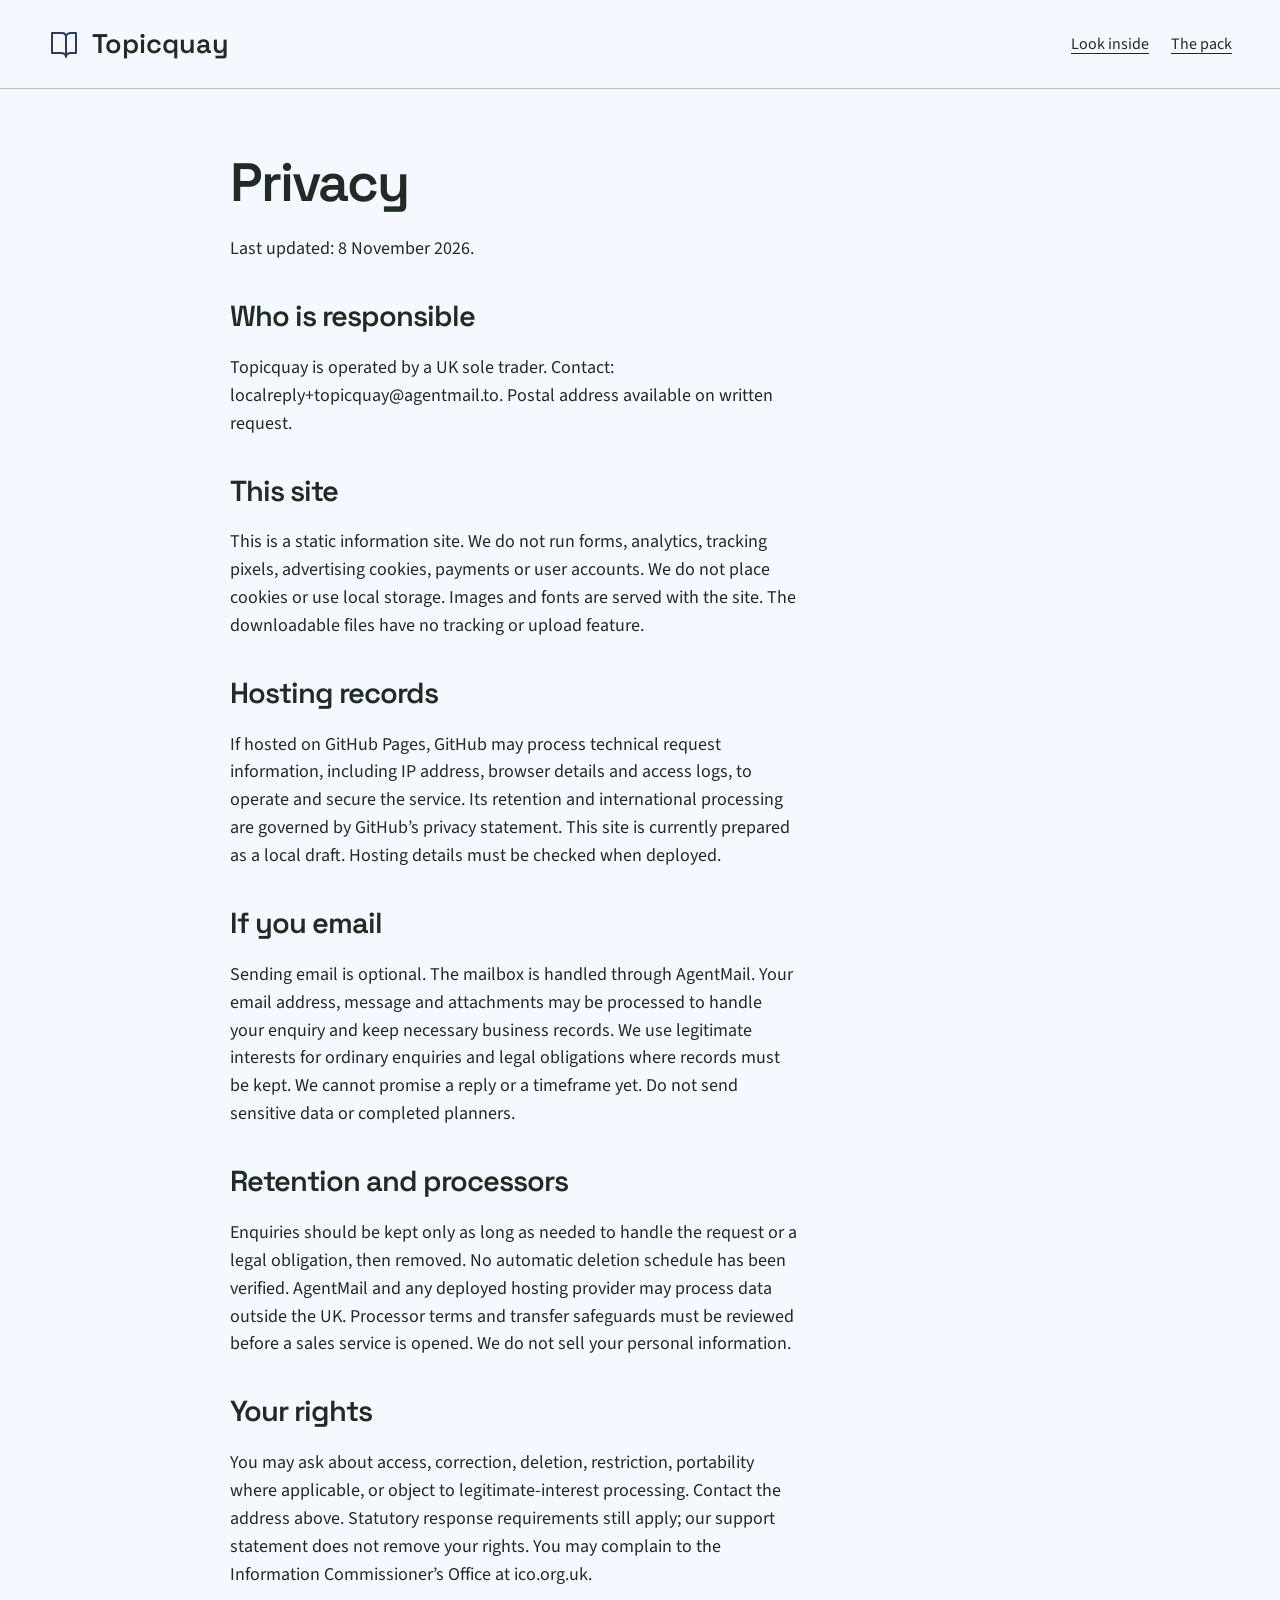
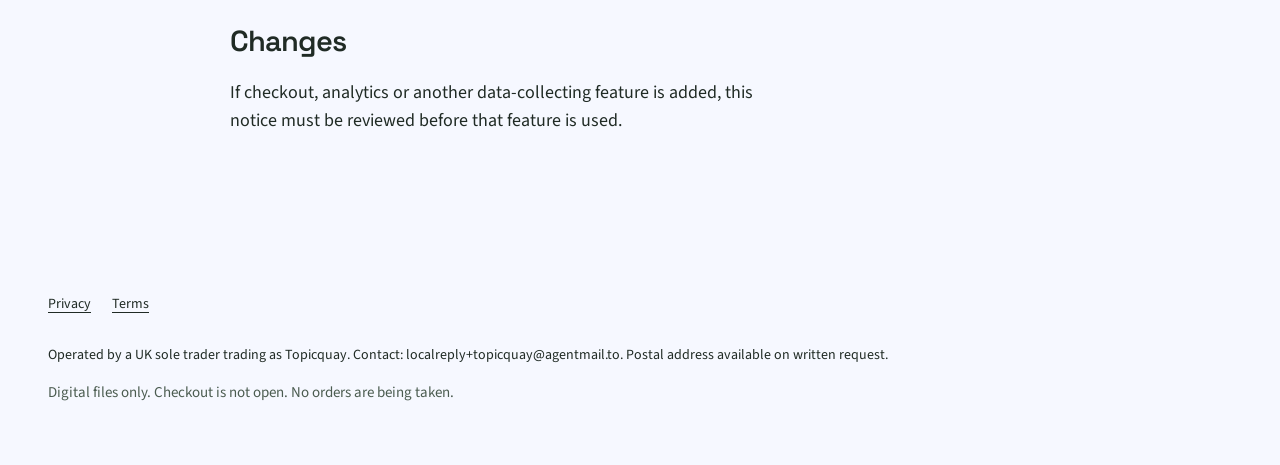
==== privacy.html @ e3b19a56 "Launch Topicquay coming-soon page (no checkout, no downloads)" ====
<!doctype html><html lang="en-GB"><head><meta charset="utf-8"><meta name="viewport" content="width=device-width, initial-scale=1"><meta http-equiv="Content-Security-Policy" content="default-src 'none'; script-src 'none'; style-src 'self'; font-src 'self'; img-src 'self'; connect-src 'self'; object-src 'none'; base-uri 'none'; form-action 'none'"><meta name="referrer" content="strict-origin-when-cross-origin"><title>Privacy | Topicquay</title><meta name="description" content="Privacy for Topicquay"><meta property="og:title" content="Privacy | Topicquay"><meta property="og:description" content="Privacy for Topicquay"><meta property="og:type" content="website"><meta property="og:image" content="https://evanturner557-del.github.io/topicquay/assets/preview-1.webp"><link rel="canonical" href="https://evanturner557-del.github.io/topicquay/"><link rel="icon" type="image/svg+xml" href="assets/mark.svg"><link rel="stylesheet" href="assets/tokens.css"><link rel="stylesheet" href="assets/site.css"></head><body><a class="skip" href="#main">Skip to content</a><header><div class="wrap nav"><a class="logo" href="index.html"><img src="assets/mark.svg" width="32" height="32" alt="">Topicquay</a><nav aria-label="Main navigation" class="navlinks"><a href="index.html#inside">Look inside</a><a href="index.html#details">The pack</a></nav></div></header><main id="main" class="wrap document"><h1>Privacy</h1><p>Last updated: 8 November 2026.</p><h2>Who is responsible</h2><p>Topicquay is operated by a UK sole trader. Contact: localreply+topicquay@agentmail.to. Postal address available on written request.</p><h2>This site</h2><p>This is a static information site. We do not run forms, analytics, tracking pixels, advertising cookies, payments or user accounts. We do not place cookies or use local storage. Images and fonts are served with the site. The downloadable files have no tracking or upload feature.</p><h2>Hosting records</h2><p>If hosted on GitHub Pages, GitHub may process technical request information, including IP address, browser details and access logs, to operate and secure the service. Its retention and international processing are governed by GitHub’s privacy statement. This site is currently prepared as a local draft. Hosting details must be checked when deployed.</p><h2>If you email</h2><p>Sending email is optional. The mailbox is handled through AgentMail. Your email address, message and attachments may be processed to handle your enquiry and keep necessary business records. We use legitimate interests for ordinary enquiries and legal obligations where records must be kept. We cannot promise a reply or a timeframe yet. Do not send sensitive data or completed planners.</p><h2>Retention and processors</h2><p>Enquiries should be kept only as long as needed to handle the request or a legal obligation, then removed. No automatic deletion schedule has been verified. AgentMail and any deployed hosting provider may process data outside the UK. Processor terms and transfer safeguards must be reviewed before a sales service is opened. We do not sell your personal information.</p><h2>Your rights</h2><p>You may ask about access, correction, deletion, restriction, portability where applicable, or object to legitimate-interest processing. Contact the address above. Statutory response requirements still apply; our support statement does not remove your rights. You may complain to the Information Commissioner’s Office at ico.org.uk.</p><h2>Changes</h2><p>If checkout, analytics or another data-collecting feature is added, this notice must be reviewed before that feature is used.</p></main><footer><div class="wrap"><nav class="footerlinks" aria-label="Legal"><a href="privacy.html">Privacy</a><a href="terms.html">Terms</a></nav><p class="legal">Operated by a UK sole trader trading as Topicquay. Contact: localreply+topicquay@agentmail.to. Postal address available on written request.</p><p class="quiet">Digital files only. Checkout is not open. No orders are being taken.</p></div></footer></body></html>
---- assets/tokens.css ----
:root{--primary:#283b65;--accent:#d4e478;--paper:#f6f8ff;--ink:#202b25;--muted:#4b5c50;--line:#b8c3b8;--soft:#edf1e9;--success:#28603d;--warning:#795400;--danger:#9b2525;--neutral-0:#ffffff;--neutral-1:#f8f9f7;--neutral-2:#eff1ed;--neutral-3:#e0e5de;--neutral-4:#c5cec2;--neutral-5:#8a9787;--neutral-6:#62705f;--neutral-7:#3d4b3b;--neutral-8:#202b20;}
---- assets/site.css ----
@font-face{font-family:Text;src:url(fonts/source-sans-3-latin-wght-normal.woff2) format('woff2');font-display:swap}@font-face{font-family:Display;src:url(fonts/space-grotesk-latin-wght-normal.woff2) format('woff2');font-display:swap}*{box-sizing:border-box}html{scroll-behavior:smooth}body{margin:0;background:var(--paper);color:var(--ink);font-family:Text,Arial,sans-serif;font-size:18px;line-height:1.55}a{color:inherit;text-underline-offset:4px}a:hover{text-decoration-thickness:2px}a:focus-visible,button:focus-visible,summary:focus-visible{outline:3px solid var(--primary);outline-offset:5px}img{max-width:100%;height:auto;display:block}h1,h2,h3,p{margin-top:0}h1,h2{font-family:Display,serif;font-weight:600;letter-spacing:-.035em;line-height:1.06}h1{font-size:clamp(44px,5.8vw,76px);max-width:12ch;margin-bottom:24px}h2{font-size:clamp(34px,4vw,48px);margin-bottom:22px}h3{font-size:23px;line-height:1.2;letter-spacing:-.015em}p{max-width:63ch}button,a{touch-action:manipulation}button{font-family:inherit}button[disabled]{opacity:1;cursor:not-allowed;background:var(--primary);color:#fff;border:2px solid var(--primary);padding:14px 25px;border-radius:6px;font-size:18px;font-weight:700;min-height:52px}header{border-bottom:1px solid var(--line)}.wrap{width:min(1184px,calc(100% - 64px));margin-inline:auto}.nav{display:flex;align-items:center;justify-content:space-between;min-height:88px;gap:20px}.logo{display:flex;align-items:center;gap:12px;font-family:Display,serif;font-size:27px;text-decoration:none;font-weight:600}.logo img{width:32px;height:32px}.navlinks{display:flex;gap:22px}.navlinks a{font-size:16px;min-height:44px;display:inline-flex;align-items:center}.skip{position:absolute;left:-9999px;top:10px;background:white;padding:12px;z-index:9}.skip:focus{left:12px}.hero{display:grid;grid-template-columns:1fr 1fr;gap:70px;align-items:center;padding:64px 0 72px}.eyebrow{font-size:12px;letter-spacing:.14em;font-weight:700;color:var(--primary);margin-bottom:20px}.lede{font-size:21px;line-height:1.5;max-width:38ch}.pricebar{display:flex;gap:23px;align-items:center;margin:26px 0 12px}.price{font-size:34px;font-weight:700;letter-spacing:-.04em;line-height:1}.price small{display:block;font-size:14px;font-weight:400;letter-spacing:0;margin-top:7px;line-height:1.4}.quiet{font-size:15px;color:var(--muted)}.hero-visual{margin:0;position:relative;background:var(--accent);padding:26px 34px 18px;border-radius:100px 8px 8px 8px}.hero-visual img{width:100%;box-shadow:0 14px 35px #0002;border:1px solid #22372b30}.hero-visual figcaption{font-size:13px;margin-top:18px;font-weight:600;color:var(--ink);line-height:1.4}.strip{background:var(--primary);color:white}.strip .wrap{display:flex;justify-content:space-between;gap:20px;padding-block:21px;font-size:16px}.section{padding:88px 0}.sectionhead{max-width:650px}.proofgrid{display:grid;grid-template-columns:1fr 1fr;gap:32px;margin-top:38px}.proof{margin:0}.proofpic{background:white;border:1px solid var(--line);padding:26px;border-radius:8px}.proofpic img{max-height:560px;width:100%;object-fit:contain;object-position:top}.proof figcaption{padding:18px 0}.proof figcaption strong{display:block;font-size:22px;margin-bottom:7px}.proof figcaption span{font-size:17px;color:var(--muted)}.how{background:var(--soft);border-block:1px solid var(--line)}.steps{display:grid;grid-template-columns:repeat(3,1fr);gap:36px;margin-top:36px;counter-reset:step}.step img{height:160px;width:100%;object-fit:cover;object-position:top;border:1px solid var(--line);margin-bottom:25px;background:white}.step h3:before{counter-increment:step;content:'0' counter(step) ' / ';color:var(--primary);font-size:15px}.step p{font-size:17px}.pricegrid{display:grid;grid-template-columns:1fr 1fr;gap:90px;align-items:start}.pricecard{background:#fff;border:1px solid var(--primary);border-top:7px solid var(--primary);padding:35px;border-radius:6px}.pricecard .large{font-size:54px;line-height:1;letter-spacing:-.05em;font-weight:700;margin:24px 0 12px}.list{padding-left:21px}.list li{margin-bottom:11px}.fine{font-size:15px}.faq{max-width:840px;margin:auto}.faq details{border-bottom:1px solid var(--line);padding:10px 0}.faq summary{font-weight:600;cursor:pointer;min-height:52px;padding:12px 32px 12px 0;line-height:1.5;font-size:20px}.faq details p{padding-right:30px;font-size:17px}.final{text-align:center;background:var(--accent);padding:62px 20px}.final p{margin-inline:auto}.final h2{max-width:20ch;margin-inline:auto}footer{padding:40px 0 46px;font-size:14px}.footerlinks{display:flex;gap:20px;flex-wrap:wrap;margin-bottom:18px}.footerlinks a{min-height:44px;display:flex;align-items:center}.legal{max-width:900px;overflow-wrap:anywhere}main.document{max-width:820px;padding:65px 0 90px}.document h1{font-size:54px;max-width:none}.document h2{font-size:29px;margin-top:38px}.document p,.document li{font-size:18px}.badge{font-size:14px;font-weight:600;color:var(--primary)}.sr{position:absolute;width:1px;height:1px;overflow:hidden;clip:rect(0,0,0,0)}@media(max-width:800px){.wrap{width:calc(100% - 40px)}.hero{gap:34px;padding:40px 0 45px}.nav{min-height:72px}.logo{font-size:24px}.navlinks{gap:14px}.navlinks a{font-size:14px}.hero-visual{padding:24px 20px 16px;border-top-left-radius:65px}.lede{font-size:19px}.section{padding:60px 0}.pricegrid{gap:35px}.steps{gap:22px}.pricecard{padding:25px}.proofpic{padding:18px}}@media(max-width:600px){.hero{display:block;padding-top:32px}.eyebrow{font-size:10px;margin-bottom:15px}h1{font-size:45px;max-width:12ch;margin-bottom:19px}.hero .lede{font-size:18px;line-height:1.5;margin-bottom:18px}.hero-visual{margin-top:32px;padding:26px 30px 17px}.pricebar{margin:21px 0 10px;gap:21px}.price{font-size:31px}.quiet{font-size:14px}.navlinks a{font-size:13px}.navlinks a:last-child{display:none}.logo{font-size:23px}.strip .wrap{display:grid;grid-template-columns:1fr;gap:8px;padding-block:20px}.proofgrid,.steps,.pricegrid{grid-template-columns:1fr;gap:24px}.proofgrid{margin-top:28px}.step{display:grid;grid-template-columns:86px 1fr;column-gap:19px}.step img{grid-row:1/3;height:118px;margin:0}.step h3{font-size:21px;margin-bottom:10px}.step p{font-size:16px}.pricegrid{gap:30px}.section{padding:52px 0}.proofpic img{max-height:430px}.final{padding:46px 20px}.document h1{font-size:40px}.document h2{font-size:27px}.navlinks{gap:10px}.legal{font-size:13px}.faq summary{font-size:18px}}@media(prefers-reduced-motion:reduce){html{scroll-behavior:auto}}
.logo{min-height:44px}.document a{display:inline-flex;align-items:center;min-height:44px}

.footerlinks a{min-width:44px}
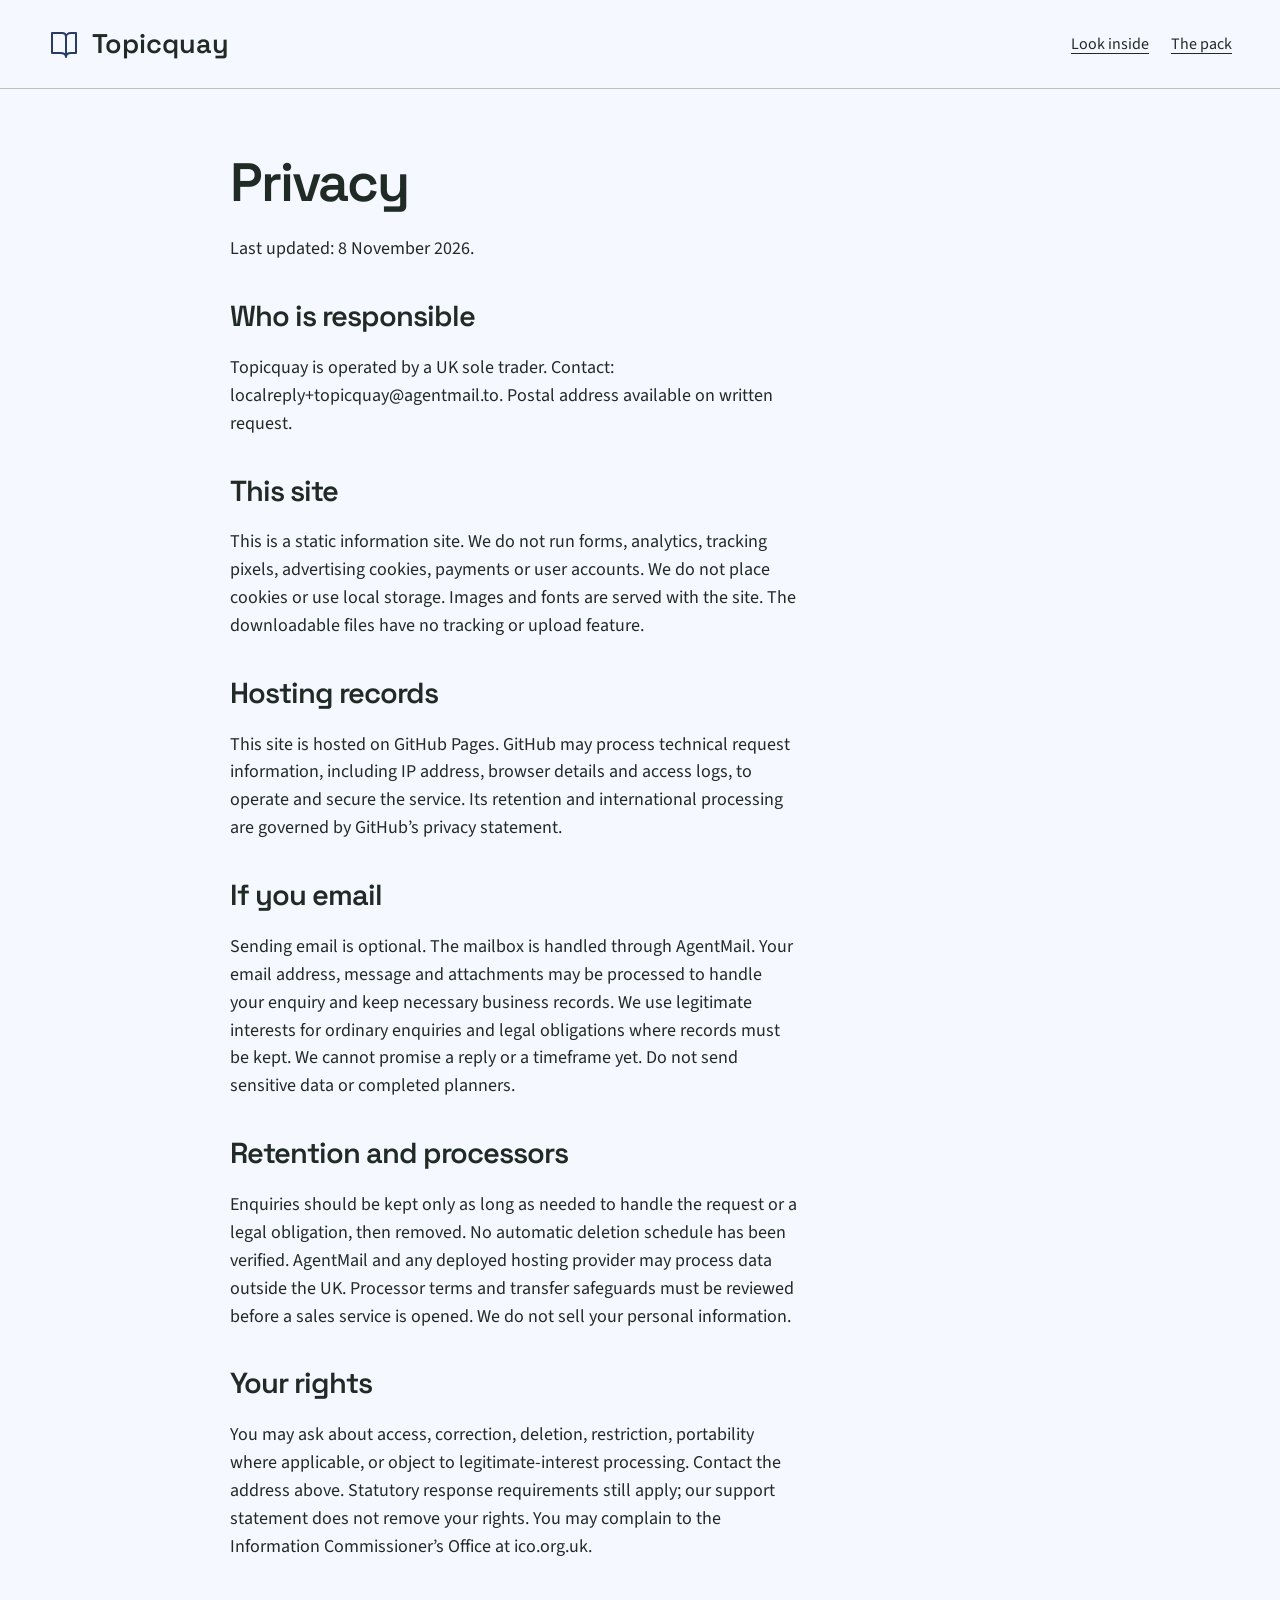
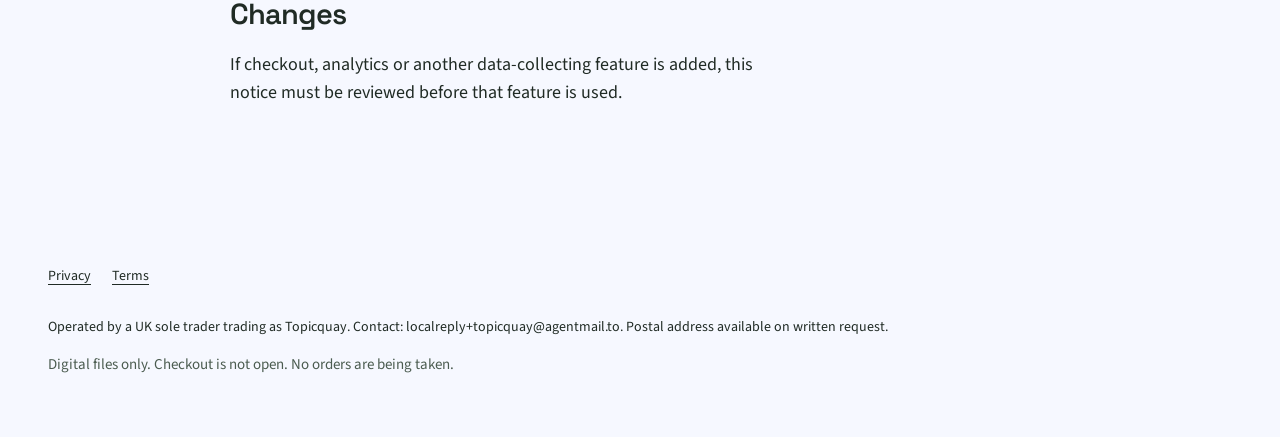
==== commit 008376ed: "Plain privacy wording (hosted on GitHub Pages), plain testing wording" ====
--- a/privacy.html
+++ b/privacy.html
@@ -1 +1 @@
-<!doctype html><html lang="en-GB"><head><meta charset="utf-8"><meta name="viewport" content="width=device-width, initial-scale=1"><meta http-equiv="Content-Security-Policy" content="default-src 'none'; script-src 'none'; style-src 'self'; font-src 'self'; img-src 'self'; connect-src 'self'; object-src 'none'; base-uri 'none'; form-action 'none'"><meta name="referrer" content="strict-origin-when-cross-origin"><title>Privacy | Topicquay</title><meta name="description" content="Privacy for Topicquay"><meta property="og:title" content="Privacy | Topicquay"><meta property="og:description" content="Privacy for Topicquay"><meta property="og:type" content="website"><meta property="og:image" content="https://evanturner557-del.github.io/topicquay/assets/preview-1.webp"><link rel="canonical" href="https://evanturner557-del.github.io/topicquay/"><link rel="icon" type="image/svg+xml" href="assets/mark.svg"><link rel="stylesheet" href="assets/tokens.css"><link rel="stylesheet" href="assets/site.css"></head><body><a class="skip" href="#main">Skip to content</a><header><div class="wrap nav"><a class="logo" href="index.html"><img src="assets/mark.svg" width="32" height="32" alt="">Topicquay</a><nav aria-label="Main navigation" class="navlinks"><a href="index.html#inside">Look inside</a><a href="index.html#details">The pack</a></nav></div></header><main id="main" class="wrap document"><h1>Privacy</h1><p>Last updated: 8 November 2026.</p><h2>Who is responsible</h2><p>Topicquay is operated by a UK sole trader. Contact: localreply+topicquay@agentmail.to. Postal address available on written request.</p><h2>This site</h2><p>This is a static information site. We do not run forms, analytics, tracking pixels, advertising cookies, payments or user accounts. We do not place cookies or use local storage. Images and fonts are served with the site. The downloadable files have no tracking or upload feature.</p><h2>Hosting records</h2><p>If hosted on GitHub Pages, GitHub may process technical request information, including IP address, browser details and access logs, to operate and secure the service. Its retention and international processing are governed by GitHub’s privacy statement. This site is currently prepared as a local draft. Hosting details must be checked when deployed.</p><h2>If you email</h2><p>Sending email is optional. The mailbox is handled through AgentMail. Your email address, message and attachments may be processed to handle your enquiry and keep necessary business records. We use legitimate interests for ordinary enquiries and legal obligations where records must be kept. We cannot promise a reply or a timeframe yet. Do not send sensitive data or completed planners.</p><h2>Retention and processors</h2><p>Enquiries should be kept only as long as needed to handle the request or a legal obligation, then removed. No automatic deletion schedule has been verified. AgentMail and any deployed hosting provider may process data outside the UK. Processor terms and transfer safeguards must be reviewed before a sales service is opened. We do not sell your personal information.</p><h2>Your rights</h2><p>You may ask about access, correction, deletion, restriction, portability where applicable, or object to legitimate-interest processing. Contact the address above. Statutory response requirements still apply; our support statement does not remove your rights. You may complain to the Information Commissioner’s Office at ico.org.uk.</p><h2>Changes</h2><p>If checkout, analytics or another data-collecting feature is added, this notice must be reviewed before that feature is used.</p></main><footer><div class="wrap"><nav class="footerlinks" aria-label="Legal"><a href="privacy.html">Privacy</a><a href="terms.html">Terms</a></nav><p class="legal">Operated by a UK sole trader trading as Topicquay. Contact: localreply+topicquay@agentmail.to. Postal address available on written request.</p><p class="quiet">Digital files only. Checkout is not open. No orders are being taken.</p></div></footer></body></html>+<!doctype html><html lang="en-GB"><head><meta charset="utf-8"><meta name="viewport" content="width=device-width, initial-scale=1"><meta http-equiv="Content-Security-Policy" content="default-src 'none'; script-src 'none'; style-src 'self'; font-src 'self'; img-src 'self'; connect-src 'self'; object-src 'none'; base-uri 'none'; form-action 'none'"><meta name="referrer" content="strict-origin-when-cross-origin"><title>Privacy | Topicquay</title><meta name="description" content="Privacy for Topicquay"><meta property="og:title" content="Privacy | Topicquay"><meta property="og:description" content="Privacy for Topicquay"><meta property="og:type" content="website"><meta property="og:image" content="https://evanturner557-del.github.io/topicquay/assets/preview-1.webp"><link rel="canonical" href="https://evanturner557-del.github.io/topicquay/"><link rel="icon" type="image/svg+xml" href="assets/mark.svg"><link rel="stylesheet" href="assets/tokens.css"><link rel="stylesheet" href="assets/site.css"></head><body><a class="skip" href="#main">Skip to content</a><header><div class="wrap nav"><a class="logo" href="index.html"><img src="assets/mark.svg" width="32" height="32" alt="">Topicquay</a><nav aria-label="Main navigation" class="navlinks"><a href="index.html#inside">Look inside</a><a href="index.html#details">The pack</a></nav></div></header><main id="main" class="wrap document"><h1>Privacy</h1><p>Last updated: 8 November 2026.</p><h2>Who is responsible</h2><p>Topicquay is operated by a UK sole trader. Contact: localreply+topicquay@agentmail.to. Postal address available on written request.</p><h2>This site</h2><p>This is a static information site. We do not run forms, analytics, tracking pixels, advertising cookies, payments or user accounts. We do not place cookies or use local storage. Images and fonts are served with the site. The downloadable files have no tracking or upload feature.</p><h2>Hosting records</h2><p>This site is hosted on GitHub Pages. GitHub may process technical request information, including IP address, browser details and access logs, to operate and secure the service. Its retention and international processing are governed by GitHub’s privacy statement. </p><h2>If you email</h2><p>Sending email is optional. The mailbox is handled through AgentMail. Your email address, message and attachments may be processed to handle your enquiry and keep necessary business records. We use legitimate interests for ordinary enquiries and legal obligations where records must be kept. We cannot promise a reply or a timeframe yet. Do not send sensitive data or completed planners.</p><h2>Retention and processors</h2><p>Enquiries should be kept only as long as needed to handle the request or a legal obligation, then removed. No automatic deletion schedule has been verified. AgentMail and any deployed hosting provider may process data outside the UK. Processor terms and transfer safeguards must be reviewed before a sales service is opened. We do not sell your personal information.</p><h2>Your rights</h2><p>You may ask about access, correction, deletion, restriction, portability where applicable, or object to legitimate-interest processing. Contact the address above. Statutory response requirements still apply; our support statement does not remove your rights. You may complain to the Information Commissioner’s Office at ico.org.uk.</p><h2>Changes</h2><p>If checkout, analytics or another data-collecting feature is added, this notice must be reviewed before that feature is used.</p></main><footer><div class="wrap"><nav class="footerlinks" aria-label="Legal"><a href="privacy.html">Privacy</a><a href="terms.html">Terms</a></nav><p class="legal">Operated by a UK sole trader trading as Topicquay. Contact: localreply+topicquay@agentmail.to. Postal address available on written request.</p><p class="quiet">Digital files only. Checkout is not open. No orders are being taken.</p></div></footer></body></html>
--- a/assets/site.css
+++ b/assets/site.css
@@ -2,3 +2,5 @@
 .logo{min-height:44px}.document a{display:inline-flex;align-items:center;min-height:44px}
 
 .footerlinks a{min-width:44px}
+
+.glance{font-size:17px;line-height:1.5;background:var(--soft);border-left:4px solid var(--primary);padding:12px 16px;margin:0 0 22px;max-width:56ch}
